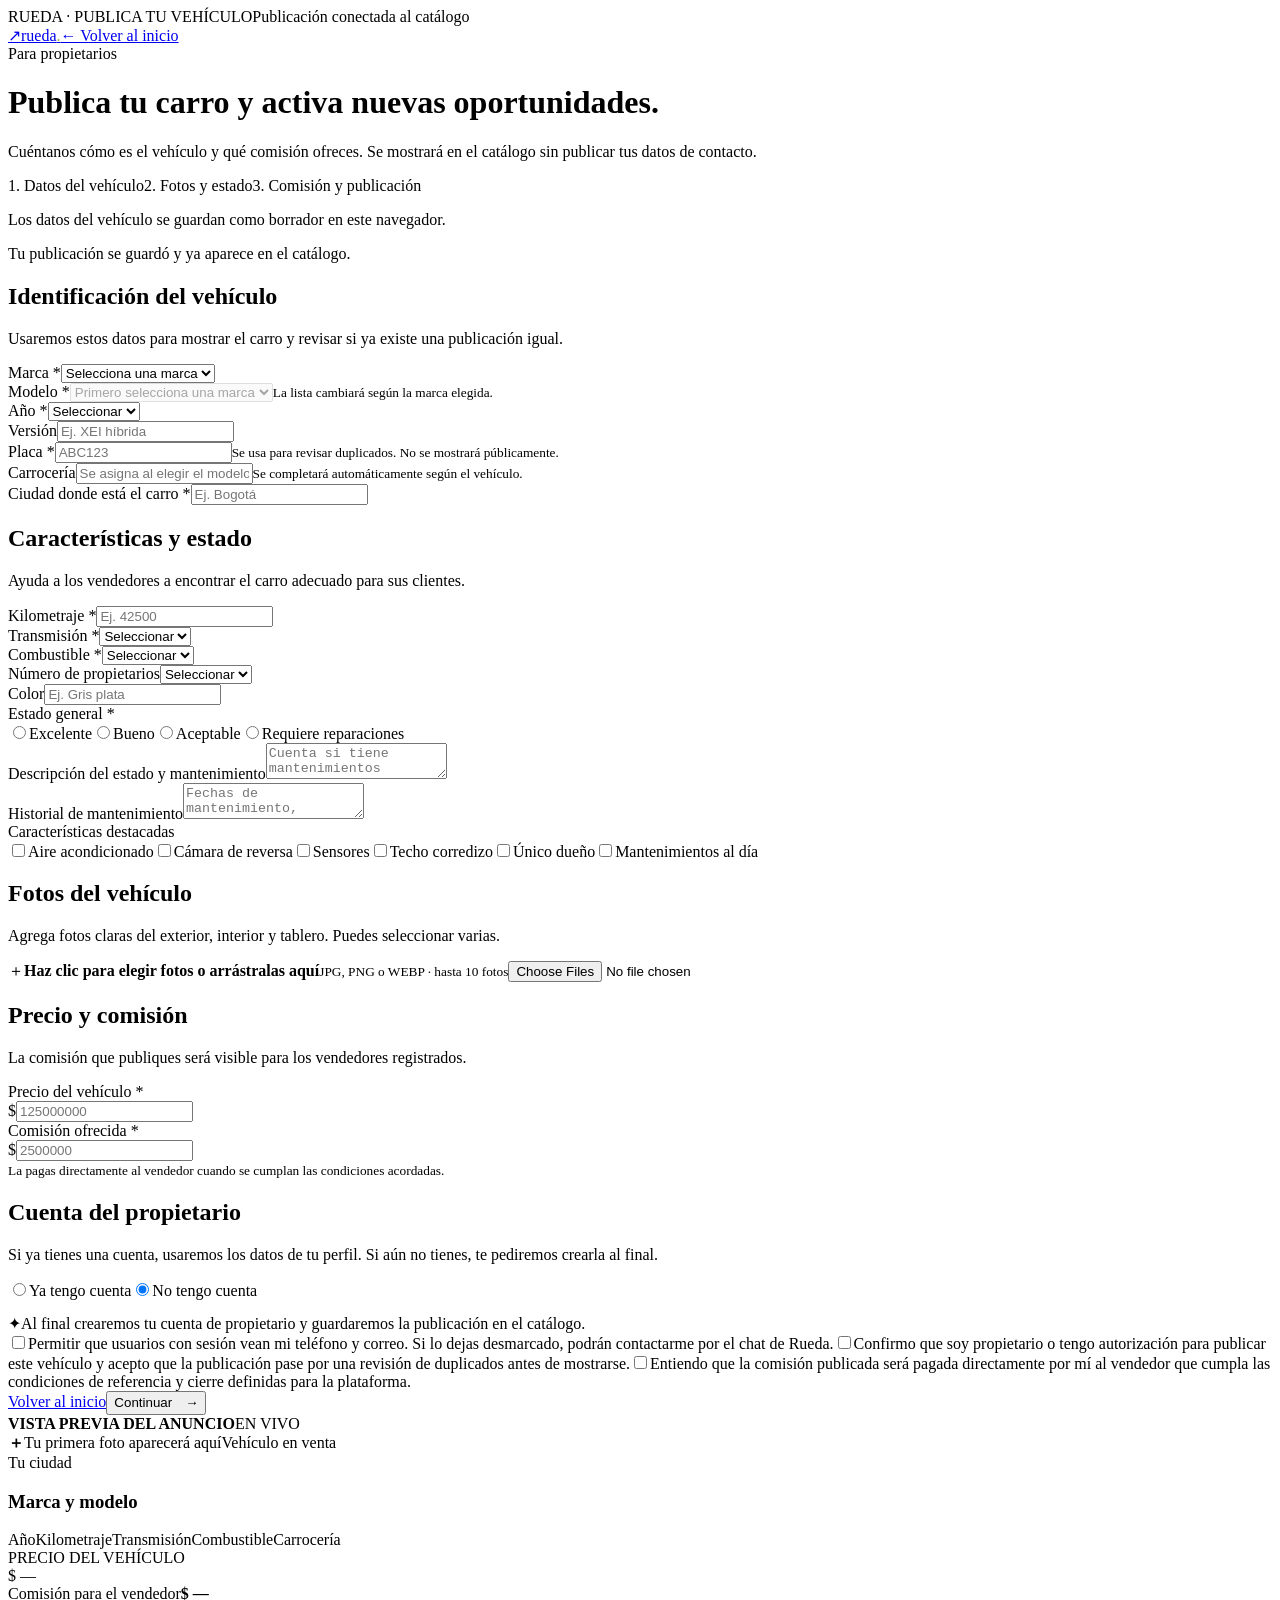
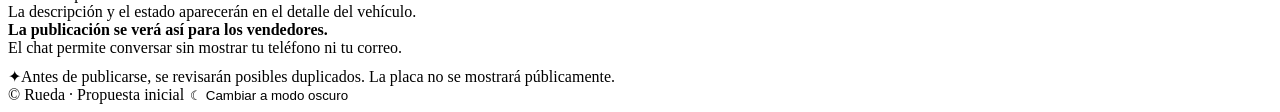
==== publicar-vehiculo.html @ e237deda "Publicar la interfaz original de Rueda en modo demo" ====
<!doctype html>
<html lang="es">
<head>
<meta charset="utf-8"><meta name="viewport" content="width=device-width,initial-scale=1">
<title>Publicar un vehículo · Rueda</title>
<link rel="stylesheet" href="publicar-vehiculo.css"><link rel="stylesheet" href="publicar-vehiculo.css"><link rel="stylesheet" href="publicar-vehiculo.css"></head>
<body><div class="topline"><div class="wrap"><span>RUEDA · PUBLICA TU VEHÍCULO</span><span>Publicación conectada al catálogo</span></div></div><div class="wrap"><nav class="nav"><a class="brand" href="index.html"><span class="mark">↗</span>rueda<span style="color:#91b848">.</span></a><a class="back" href="index.html">← Volver al inicio</a></nav>
<header class="intro"><div class="eyebrow">Para propietarios</div><h1>Publica tu carro y activa nuevas oportunidades.</h1><p>Cuéntanos cómo es el vehículo y qué comisión ofreces. Se mostrará en el catálogo sin publicar tus datos de contacto.</p><div class="steps"><span class="step active">1. Datos del vehículo</span><span class="step">2. Fotos y estado</span><span class="step">3. Comisión y publicación</span></div></header>
<div class="toast" id="toast" role="status">Tu publicación se guardó y ya aparece en el catálogo.</div>
<form id="listing-form"><div class="layout"><main>
<section class="form-card"><h2>Identificación del vehículo</h2><p>Usaremos estos datos para mostrar el carro y revisar si ya existe una publicación igual.</p><div class="field-grid">
<div class="field"><label for="make">Marca *</label><select id="make" name="make" required><option value="">Selecciona una marca</option></select></div><div class="field"><label for="model">Modelo *</label><select id="model" name="model" required disabled><option value="">Primero selecciona una marca</option></select><small id="model-help">La lista cambiará según la marca elegida.</small></div><div class="field full" id="manual-make-wrap" style="display:none"><label for="make-other">Escribe la marca para revisión</label><input id="make-other" placeholder="Marca del vehículo"></div><div class="field full" id="manual-model-wrap" style="display:none"><label for="model-other">Escribe el modelo para revisión</label><input id="model-other" placeholder="Modelo exacto según tarjeta de propiedad"></div>
<div class="field"><label for="year">Año *</label><select id="year" name="year" required><option value="">Seleccionar</option></select></div><div class="field"><label for="trim">Versión</label><input id="trim" name="trim" placeholder="Ej. XEI híbrida"></div>
<div class="field"><label for="plate">Placa *</label><input id="plate" name="plate" placeholder="ABC123" maxlength="6" required><small>Se usa para revisar duplicados. No se mostrará públicamente.</small></div>
<div class="field"><label for="body">Carrocería</label><input id="body" type="text" placeholder="Se asigna al elegir el modelo" readonly required><small>Se completará automáticamente según el vehículo.</small></div><div class="field"><label for="city">Ciudad donde está el carro *</label><input id="city" name="city" placeholder="Ej. Bogotá" required></div>
</div></section>
<section class="form-card"><h2>Características y estado</h2><p>Ayuda a los vendedores a encontrar el carro adecuado para sus clientes.</p><div class="field-grid">
<div class="field"><label for="km">Kilometraje *</label><input id="km" type="number" min="0" placeholder="Ej. 42500" required></div><div class="field"><label for="gear">Transmisión *</label><select id="gear" required><option value="">Seleccionar</option><option>Automática</option><option>Mecánica</option><option>CVT</option><option>Otra</option></select></div>
<div class="field"><label for="fuel">Combustible *</label><select id="fuel" required><option value="">Seleccionar</option><option>Gasolina</option><option>Diésel</option><option>Híbrido</option><option>Eléctrico</option><option>Gas</option></select></div><div class="field"><label for="owners">Número de propietarios</label><select id="owners"><option value="">Seleccionar</option><option>1</option><option>2</option><option value="3">3 o más</option></select></div><div class="field"><label for="color">Color</label><input id="color" name="color" placeholder="Ej. Gris plata"></div>
<div class="field full"><span class="label">Estado general *</span><div class="check-options"><label class="check-option"><input type="radio" name="condition" required>Excelente</label><label class="check-option"><input type="radio" name="condition">Bueno</label><label class="check-option"><input type="radio" name="condition">Aceptable</label><label class="check-option"><input type="radio" name="condition">Requiere reparaciones</label></div></div>
<div class="field full"><label for="details">Descripción del estado y mantenimiento</label><textarea id="details" placeholder="Cuenta si tiene mantenimientos recientes, detalles de pintura, reparaciones o accesorios incluidos."></textarea></div><div class="field full"><label for="maintenance-history">Historial de mantenimiento</label><textarea id="maintenance-history" name="maintenance-history" placeholder="Fechas de mantenimiento, cambios importantes o reparaciones recientes"></textarea></div>
<div class="field full"><span class="label">Características destacadas</span><div class="check-options"><label class="check-option"><input type="checkbox">Aire acondicionado</label><label class="check-option"><input type="checkbox">Cámara de reversa</label><label class="check-option"><input type="checkbox">Sensores</label><label class="check-option"><input type="checkbox">Techo corredizo</label><label class="check-option"><input type="checkbox">Único dueño</label><label class="check-option"><input type="checkbox">Mantenimientos al día</label></div></div></div></section>
<section class="form-card"><h2>Fotos del vehículo</h2><p>Agrega fotos claras del exterior, interior y tablero. Puedes seleccionar varias.</p><label class="upload" id="dropzone" for="photos"><span class="upload-icon">＋</span><b>Haz clic para elegir fotos o arrástralas aquí</b><small>JPG, PNG o WEBP · hasta 10 fotos</small><input id="photos" type="file" accept="image/*" multiple></label><div class="photo-grid" id="photo-grid"></div></section>
<section class="form-card"><h2>Precio y comisión</h2><p>La comisión que publiques será visible para los vendedores registrados.</p><div class="field-grid"><div class="field"><label for="price">Precio del vehículo *</label><div class="money-input"><span>$</span><input id="price" type="number" min="1" placeholder="125000000" required></div></div><div class="field"><label for="commission">Comisión ofrecida *</label><div class="money-input"><span>$</span><input id="commission" type="number" min="1" placeholder="2500000" required></div><small>La pagas directamente al vendedor cuando se cumplan las condiciones acordadas.</small></div></div></section>
<section class="form-card" id="account-section"><h2>Cuenta del propietario</h2><p>Si ya tienes una cuenta, usaremos los datos de tu perfil. Si aún no tienes, te pediremos crearla al final.</p><div class="check-options"><label class="check-option"><input type="radio" name="account-status" value="existing">Ya tengo cuenta</label><label class="check-option"><input type="radio" name="account-status" value="new" checked>No tengo cuenta</label></div><div class="account-panel" id="login-panel" hidden><div class="note" style="margin-top:14px"><span>↗</span><span>Inicia sesión con tu cuenta de propietario para publicar el vehículo.</span></div><button class="btn outline" type="button" id="login-owner" style="margin-top:12px">Ingresar con mi cuenta</button></div><div class="note" id="new-account-note" style="margin-top:14px"><span>✦</span><span>Al final crearemos tu cuenta de propietario y guardaremos la publicación en el catálogo.</span></div><div id="account-create-panel" hidden style="margin-top:18px"><h3 style="font-size:16px;margin:0 0 5px">Crea tu cuenta para publicar</h3><p style="font-size:12px;color:var(--muted);margin:0 0 15px">La cuenta guardará tus datos para que los vendedores registrados puedan comunicarse contigo.</p><div class="field-grid"><div class="field"><label for="account-name">Nombre completo *</label><input id="account-name" autocomplete="name" placeholder="Tu nombre"></div><div class="field"><label for="account-phone">Teléfono / WhatsApp *</label><input id="account-phone" type="tel" autocomplete="tel" placeholder="+57 300 000 0000"></div><div class="field"><label for="account-email">Correo electrónico *</label><input id="account-email" type="email" autocomplete="email" placeholder="nombre@correo.com"></div><div class="field"><label for="account-password">Contraseña *</label><input id="account-password" type="password" autocomplete="new-password" minlength="10" placeholder="Mínimo 10 caracteres"></div></div></div><label class="consent"><input id="share-contact" type="checkbox"><span>Permitir que usuarios con sesión vean mi teléfono y correo. Si lo dejas desmarcado, podrán contactarme por el chat de Rueda.</span></label><label class="consent"><input id="owner-confirm" type="checkbox" required><span>Confirmo que soy propietario o tengo autorización para publicar este vehículo y acepto que la publicación pase por una revisión de duplicados antes de mostrarse.</span></label><label class="consent"><input id="commission-confirm" type="checkbox" required><span>Entiendo que la comisión publicada será pagada directamente por mí al vendedor que cumpla las condiciones de referencia y cierre definidas para la plataforma.</span></label><div class="form-actions"><a class="btn outline" href="index.html">Volver al inicio</a><button class="btn" id="submit-listing" type="submit">Continuar　→</button></div></section></main><aside class="preview-panel"><div class="preview-top"><strong>VISTA PREVIA DEL ANUNCIO</strong><span class="live-indicator"><i></i>EN VIVO</span></div><article class="listing-preview"><div class="preview-image" id="preview-image"><span class="preview-placeholder" id="preview-placeholder"><b>＋</b>Tu primera foto aparecerá aquí</span><span class="preview-chip">Vehículo en venta</span></div><div class="preview-content"><span class="preview-location" id="preview-location">Tu ciudad</span><h3 class="preview-title" id="preview-title">Marca y modelo</h3><div class="preview-specs"><span id="preview-year">Año</span><span id="preview-km">Kilometraje</span><span id="preview-gear">Transmisión</span><span id="preview-fuel">Combustible</span><span id="preview-body">Carrocería</span></div><span class="preview-price-label">PRECIO DEL VEHÍCULO</span><div class="preview-price" id="preview-price">$ —</div><div class="preview-commission"><span>Comisión para el vendedor</span><strong id="commission-preview">$ —</strong></div><div class="preview-desc" id="preview-desc">La descripción y el estado aparecerán en el detalle del vehículo.</div></div></article><div class="preview-help"><b>La publicación se verá así para los vendedores.</b><br>El chat permite conversar sin mostrar tu teléfono ni tu correo.</div><div class="note" style="margin-top:10px"><span>✦</span><span>Antes de publicarse, se revisarán posibles duplicados. La placa no se mostrará públicamente.</span></div></aside></div></form>
<footer class="footer"><span>© Rueda · Propuesta inicial</span><button id="theme-toggle" class="back" style="border:0;background:transparent">☾ Cambiar a modo oscuro</button></footer></div>
<script>
const yearSelect=document.getElementById('year');for(let y=new Date().getFullYear()+1;y>=1990;y--){const o=document.createElement('option');o.value=y;o.textContent=y;yearSelect.appendChild(o)}
const vehicleCatalog={Toyota:['4Runner','bZ4X','Camry','Corolla','Corolla Cross','Fortuner','GR Yaris','Hilux','Land Cruiser','Land Cruiser Prado','Prius','RAV4','Yaris','Yaris Cross'],Chevrolet:['Aveo','Blazer','Captiva','Colorado','Equinox','Joy','Onix','Sail','Silverado','Sonic','Spark','Spin','Suburban','Tahoe','Trailblazer','Tracker','Traverse'],Renault:['Arkana','Captur','Clio','Duster','Kardian','Kangoo','Koleos','Kwid','Logan','Master','Megane','Oroch','Sandero','Stepway','Symbol','Trafic'],Mazda:['Mazda 2','Mazda 3','Mazda 6','CX-3','CX-30','CX-5','CX-50','CX-9','CX-90','BT-50'],Kia:['Carnival','Cerato','K3','K4','Picanto','Rio','Seltos','Sonet','Sorento','Soul','Sportage'],Hyundai:['Accent','Creta','Elantra','Grand i10','Kona','Santa Fe','Tucson','Venue'],Nissan:['Frontier','Kicks','March','Murano','Pathfinder','Qashqai','Sentra','Versa','X-Trail'],Ford:['Bronco','EcoSport','Edge','Escape','Explorer','F-150','Fiesta','Focus','Ranger','Territory'],Suzuki:['Baleno','Celerio','Grand Vitara','Jimny','S-Cross','Swift','Vitara'],Volkswagen:['Amarok','CrossFox','Golf','Jetta','Nivus','Polo','Saveiro','T-Cross','Tiguan','Virtus'],Honda:['Accord','Civic','CR-V','Fit','HR-V','Pilot'],BMW:['Serie 1','Serie 2','Serie 3','Serie 4','Serie 5','X1','X2','X3','X4','X5','X6','X7'],'Mercedes-Benz':['Clase A','Clase C','Clase E','Clase G','GLA','GLB','GLC','GLE','GLS','Sprinter'],Audi:['A1','A3','A4','A5','A6','Q2','Q3','Q5','Q7','Q8'],Jeep:['Compass','Gladiator','Grand Cherokee','Renegade','Wrangler'],Peugeot:['208','2008','301','3008','5008','Partner','Rifter'],Fiat:['Argo','Cronos','Mobi','Pulse','Strada','Toro','Uno'],Mitsubishi:['ASX','L200','Lancer','Montero','Outlander'],Subaru:['Crosstrek','Forester','Impreza','Outback','XV'],BYD:['Dolphin','Han','Seagull','Song Plus','Tang'],Otra:['Revisión manual']};
const bodyByModel={Toyota:{'4Runner':'SUV','bZ4X':'SUV','Camry':'Sedán','Corolla':'Sedán','Corolla Cross':'SUV','Fortuner':'SUV','GR Yaris':'Hatchback','Hilux':'Pickup','Land Cruiser':'SUV','Land Cruiser Prado':'SUV','Prius':'Hatchback','RAV4':'SUV','Yaris':'Hatchback','Yaris Cross':'SUV'},Chevrolet:{'Aveo':'Sedán','Blazer':'SUV','Captiva':'SUV','Colorado':'Pickup','Equinox':'SUV','Joy':'Hatchback','Onix':'Hatchback','Sail':'Sedán','Silverado':'Pickup','Sonic':'SUV','Spark':'Hatchback','Spin':'Van','Suburban':'SUV','Tahoe':'SUV','Trailblazer':'SUV','Tracker':'SUV','Traverse':'SUV'},Renault:{'Arkana':'SUV','Captur':'SUV','Clio':'Hatchback','Duster':'SUV','Kardian':'SUV','Kangoo':'Van','Koleos':'SUV','Kwid':'Hatchback','Logan':'Sedán','Master':'Van','Megane':'Hatchback','Oroch':'Pickup','Sandero':'Hatchback','Stepway':'Hatchback','Symbol':'Sedán','Trafic':'Van'},Mazda:{'Mazda 2':'Hatchback','Mazda 3':'Sedán / hatchback','Mazda 6':'Sedán','CX-3':'SUV','CX-30':'SUV','CX-5':'SUV','CX-50':'SUV','CX-9':'SUV','CX-90':'SUV','BT-50':'Pickup'},Kia:{'Carnival':'Van','Cerato':'Sedán','K3':'Sedán / hatchback','K4':'Sedán / hatchback','Picanto':'Hatchback','Rio':'Hatchback','Seltos':'SUV','Sonet':'SUV','Sorento':'SUV','Soul':'SUV','Sportage':'SUV'},Hyundai:{'Accent':'Sedán','Creta':'SUV','Elantra':'Sedán','Grand i10':'Hatchback','Kona':'SUV','Santa Fe':'SUV','Tucson':'SUV','Venue':'SUV'},Nissan:{'Frontier':'Pickup','Kicks':'SUV','March':'Hatchback','Murano':'SUV','Pathfinder':'SUV','Qashqai':'SUV','Sentra':'Sedán','Versa':'Sedán','X-Trail':'SUV'},Ford:{'Bronco':'SUV','EcoSport':'SUV','Edge':'SUV','Escape':'SUV','Explorer':'SUV','F-150':'Pickup','Fiesta':'Hatchback','Focus':'Hatchback / sedán','Ranger':'Pickup','Territory':'SUV'},Suzuki:{'Baleno':'Hatchback','Celerio':'Hatchback','Grand Vitara':'SUV','Jimny':'SUV','S-Cross':'SUV','Swift':'Hatchback','Vitara':'SUV'},Volkswagen:{'Amarok':'Pickup','CrossFox':'Hatchback','Golf':'Hatchback','Jetta':'Sedán','Nivus':'SUV','Polo':'Hatchback','Saveiro':'Pickup','T-Cross':'SUV','Tiguan':'SUV','Virtus':'Sedán'},Honda:{'Accord':'Sedán','Civic':'Sedán / hatchback','CR-V':'SUV','Fit':'Hatchback','HR-V':'SUV','Pilot':'SUV'},BMW:{'Serie 1':'Hatchback','Serie 2':'Coupé / van','Serie 3':'Sedán','Serie 4':'Coupé','Serie 5':'Sedán','X1':'SUV','X2':'SUV','X3':'SUV','X4':'SUV','X5':'SUV','X6':'SUV','X7':'SUV'},'Mercedes-Benz':{'Clase A':'Hatchback / sedán','Clase C':'Sedán','Clase E':'Sedán','Clase G':'SUV','GLA':'SUV','GLB':'SUV','GLC':'SUV','GLE':'SUV','GLS':'SUV','Sprinter':'Van'},Audi:{'A1':'Hatchback','A3':'Sedán / hatchback','A4':'Sedán','A5':'Coupé','A6':'Sedán','Q2':'SUV','Q3':'SUV','Q5':'SUV','Q7':'SUV','Q8':'SUV'},Jeep:{'Compass':'SUV','Gladiator':'Pickup','Grand Cherokee':'SUV','Renegade':'SUV','Wrangler':'SUV'},Peugeot:{'208':'Hatchback','2008':'SUV','301':'Sedán','3008':'SUV','5008':'SUV','Partner':'Van','Rifter':'Van'},Fiat:{'Argo':'Hatchback','Cronos':'Sedán','Mobi':'Hatchback','Pulse':'SUV','Strada':'Pickup','Toro':'Pickup','Uno':'Hatchback'},Mitsubishi:{'ASX':'SUV','L200':'Pickup','Lancer':'Sedán','Montero':'SUV','Outlander':'SUV'},Subaru:{'Crosstrek':'SUV','Forester':'SUV','Impreza':'Sedán / hatchback','Outback':'Camioneta','XV':'SUV'},BYD:{'Dolphin':'Hatchback','Han':'Sedán','Seagull':'Hatchback','Song Plus':'SUV','Tang':'SUV'}};const makeSelect=document.getElementById('make'),modelSelect=document.getElementById('model'),manualMakeWrap=document.getElementById('manual-make-wrap'),manualModelWrap=document.getElementById('manual-model-wrap'),manualMake=document.getElementById('make-other'),manualModel=document.getElementById('model-other'),modelHelp=document.getElementById('model-help');Object.keys(vehicleCatalog).forEach(make=>makeSelect.add(new Option(make,make)));
function updateBodyType(){const make=makeSelect.value,model=modelSelect.value,manual=model==='__other__'||make==='Otra';document.getElementById('body').value=manual?'Por confirmar en revisión':(bodyByModel[make]&&bodyByModel[make][model]||'');}function populateModels(){const make=makeSelect.value,models=vehicleCatalog[make]||[];modelSelect.innerHTML='';modelSelect.add(new Option(make?'Selecciona un modelo':'Primero selecciona una marca',''));modelSelect.disabled=!make||make==='Otra';modelSelect.required=make!=='Otra';models.forEach(model=>modelSelect.add(new Option(model,model)));if(make&&make!=='Otra')modelSelect.add(new Option('Mi modelo no aparece (revisión manual)','__other__'));manualMakeWrap.style.display=make==='Otra'?'':'none';manualModelWrap.style.display=make==='Otra'?'': 'none';manualMake.required=make==='Otra';manualModel.required=make==='Otra';if(make==='Otra')modelSelect.value='Revisión manual';modelHelp.textContent=make==='Otra'?'La marca y el modelo se revisarán manualmente.':make?'Elige un modelo asociado a '+make+'. Si no aparece, solicita revisión manual.':'La lista cambiará según la marca elegida.';updateBodyType();updatePreview()}
makeSelect.addEventListener('change',populateModels);modelSelect.addEventListener('change',()=>{if(makeSelect.value==='Otra')return;const custom=modelSelect.value==='__other__';manualModelWrap.style.display=custom?'':'none';manualModel.required=custom;modelHelp.textContent=custom?'Este modelo requiere validación manual antes de publicar.':'El modelo seleccionado corresponde a la marca elegida.';updateBodyType();updatePreview()});manualMake.addEventListener('input',updatePreview);manualModel.addEventListener('input',updatePreview);
const input=document.getElementById('photos'),grid=document.getElementById('photo-grid'),drop=document.getElementById('dropzone');let files=[];function movePhoto(index,direction){const target=index+direction;if(target<0||target>=files.length)return;[files[index],files[target]]=[files[target],files[index]];const transfer=new DataTransfer();files.forEach(file=>transfer.items.add(file));input.files=transfer.files;showPhotos();updateCoverPreview()}function showPhotos(){grid.innerHTML='';files.forEach((file,index)=>{const box=document.createElement('div');box.className='photo';const img=document.createElement('img');img.src=URL.createObjectURL(file);img.alt='Foto del vehículo';box.appendChild(img);if(index===0){const cover=document.createElement('div');cover.className='cover';cover.textContent='Foto principal';box.appendChild(cover)}const remove=document.createElement('button');remove.type='button';remove.textContent='×';remove.setAttribute('aria-label','Eliminar foto');remove.onclick=()=>{files.splice(index,1);const transfer=new DataTransfer();files.forEach(file=>transfer.items.add(file));input.files=transfer.files;showPhotos();updateCoverPreview()};box.appendChild(remove);const up=document.createElement("button");up.type="button";up.textContent="↑";up.setAttribute("aria-label","Mover foto hacia arriba");up.style.cssText="position:absolute;left:5px;top:5px;width:24px;height:24px;border:0;border-radius:50%;background:#ffffffdf;color:#26372b";up.disabled=index===0;up.onclick=()=>movePhoto(index,-1);box.appendChild(up);const down=document.createElement("button");down.type="button";down.textContent="↓";down.setAttribute("aria-label","Mover foto hacia abajo");down.style.cssText="position:absolute;left:5px;top:33px;width:24px;height:24px;border:0;border-radius:50%;background:#ffffffdf;color:#26372b";down.disabled=index===files.length-1;down.onclick=()=>movePhoto(index,1);box.appendChild(down);grid.appendChild(box)})}const previewImage=document.getElementById('preview-image'),previewPlaceholder=document.getElementById('preview-placeholder');let coverPreviewUrl=null;function updateCoverPreview(){if(coverPreviewUrl)URL.revokeObjectURL(coverPreviewUrl);if(files.length){coverPreviewUrl=URL.createObjectURL(files[0]);previewImage.style.backgroundImage='url('+coverPreviewUrl+')';previewPlaceholder.style.display='none'}else{coverPreviewUrl=null;previewImage.style.backgroundImage='';previewPlaceholder.style.display=''}}function addFiles(incoming){const valid=[...incoming].filter(f=>f.type.startsWith('image/'));files=[...files,...valid].slice(0,10);const transfer=new DataTransfer();files.forEach(file=>transfer.items.add(file));input.files=transfer.files;showPhotos();updateCoverPreview()}input.addEventListener('change',e=>addFiles(e.target.files));['dragenter','dragover'].forEach(ev=>drop.addEventListener(ev,e=>{e.preventDefault();drop.classList.add('drag')}));['dragleave','drop'].forEach(ev=>drop.addEventListener(ev,e=>{e.preventDefault();drop.classList.remove('drag')}));drop.addEventListener('drop',e=>addFiles(e.dataTransfer.files));
function money(value){return value?'$ '+Number(value).toLocaleString('es-CO'):'$ —'}
function updatePreview(){const val=id=>document.getElementById(id).value.trim();const makeValue=val('make')==='Otra'?val('make-other'):val('make');const modelValue=val('make')==='Otra'||val('model')==='__other__'?val('model-other'):val('model');const title=[makeValue,modelValue,val('trim')].filter(Boolean).join(' ');document.getElementById('preview-title').textContent=title||'Marca y modelo';document.getElementById('preview-location').textContent=val('city')||'Tu ciudad';document.getElementById('preview-year').textContent=val('year')||'Año';document.getElementById('preview-km').textContent=val('km')?Number(val('km')).toLocaleString('es-CO')+' km':'Kilometraje';document.getElementById('preview-gear').textContent=val('gear')||'Transmisión';document.getElementById('preview-fuel').textContent=val('fuel')||'Combustible';document.getElementById('preview-body').textContent=val('body')||'Carrocería';document.getElementById('preview-price').textContent=money(val('price'));document.getElementById('commission-preview').textContent=money(val('commission'));const condition=document.querySelector('input[name="condition"]:checked');const detail=val('details');document.getElementById('preview-desc').textContent=[condition?condition.parentElement.textContent.trim()+' estado.':'El estado del vehículo aparecerá aquí.',detail].filter(Boolean).join(' ')}
document.querySelectorAll('#listing-form input:not([type=file]),#listing-form select,#listing-form textarea').forEach(el=>el.addEventListener('input',updatePreview));document.querySelectorAll('input[name="condition"]').forEach(el=>el.addEventListener('change',updatePreview));let ownerAccountReady=false,newAccountStep=false;const accountModes=document.querySelectorAll('input[name="account-status"]'),loginPanel=document.getElementById('login-panel'),newAccountNote=document.getElementById('new-account-note'),createPanel=document.getElementById('account-create-panel'),submitListing=document.getElementById('submit-listing');function selectAccountMode(){const mode=document.querySelector('input[name="account-status"]:checked')?.value;loginPanel.hidden=mode!=='existing'||ownerAccountReady;newAccountNote.hidden=mode==='existing';if(mode!=='new'){createPanel.hidden=true;newAccountStep=false;['account-name','account-phone','account-email','account-password'].forEach(id=>document.getElementById(id).required=false);submitListing.textContent=ownerAccountReady?'Enviar a revisión　→':'Continuar　→'}}accountModes.forEach(r=>r.addEventListener('change',selectAccountMode));document.getElementById('login-owner').addEventListener('click',()=>{ownerAccountReady=true;loginPanel.hidden=true;newAccountNote.hidden=true;document.getElementById('account-section').insertAdjacentHTML('afterbegin','<div class="note" id="account-ready-note"><span>✓</span><span>Cuenta conectada en esta vista de demostración. Usaremos tus datos guardados.</span></div>');submitListing.textContent='Enviar a revisión　→'});document.getElementById('listing-form').addEventListener('submit',e=>{e.preventDefault();const mode=document.querySelector('input[name="account-status"]:checked')?.value;if(mode==='existing'&&!ownerAccountReady){selectAccountMode();document.getElementById('account-section').scrollIntoView({behavior:'smooth',block:'center'});return}if(!e.currentTarget.reportValidity())return;if(mode==='new'&&!newAccountStep){createPanel.hidden=false;newAccountStep=true;['account-name','account-phone','account-email','account-password'].forEach(id=>document.getElementById(id).required=true);submitListing.textContent='Crear cuenta y enviar publicación　→';createPanel.scrollIntoView({behavior:'smooth',block:'center'});return}document.getElementById('toast').textContent=mode==='new'?'Cuenta creada en esta demostración y publicación lista para revisión. La información no se guardó en un servidor.':'Publicación lista para revisión. En esta demostración, la información no se guardó en un servidor.';document.getElementById('toast').style.display='block';window.scrollTo({top:0,behavior:'smooth'})});
const savedTheme=localStorage.getItem('rueda-theme')||'day';document.body.classList.toggle('dark',savedTheme==='night');document.getElementById('theme-toggle').textContent=savedTheme==='night'?'☀ Cambiar a modo claro':'☾ Cambiar a modo oscuro';document.getElementById('theme-toggle').addEventListener('click',e=>{const dark=document.body.classList.toggle('dark');localStorage.setItem('rueda-theme',dark?'night':'day');e.currentTarget.textContent=dark?'☀ Cambiar a modo claro':'☾ Cambiar a modo oscuro'});
</script><script src="preview-adapter.js?v=1"></script><script src="listing-form.js?v=20261120-2"></script><script src="experience-form.js?v=20261120-1"></script></body></html>
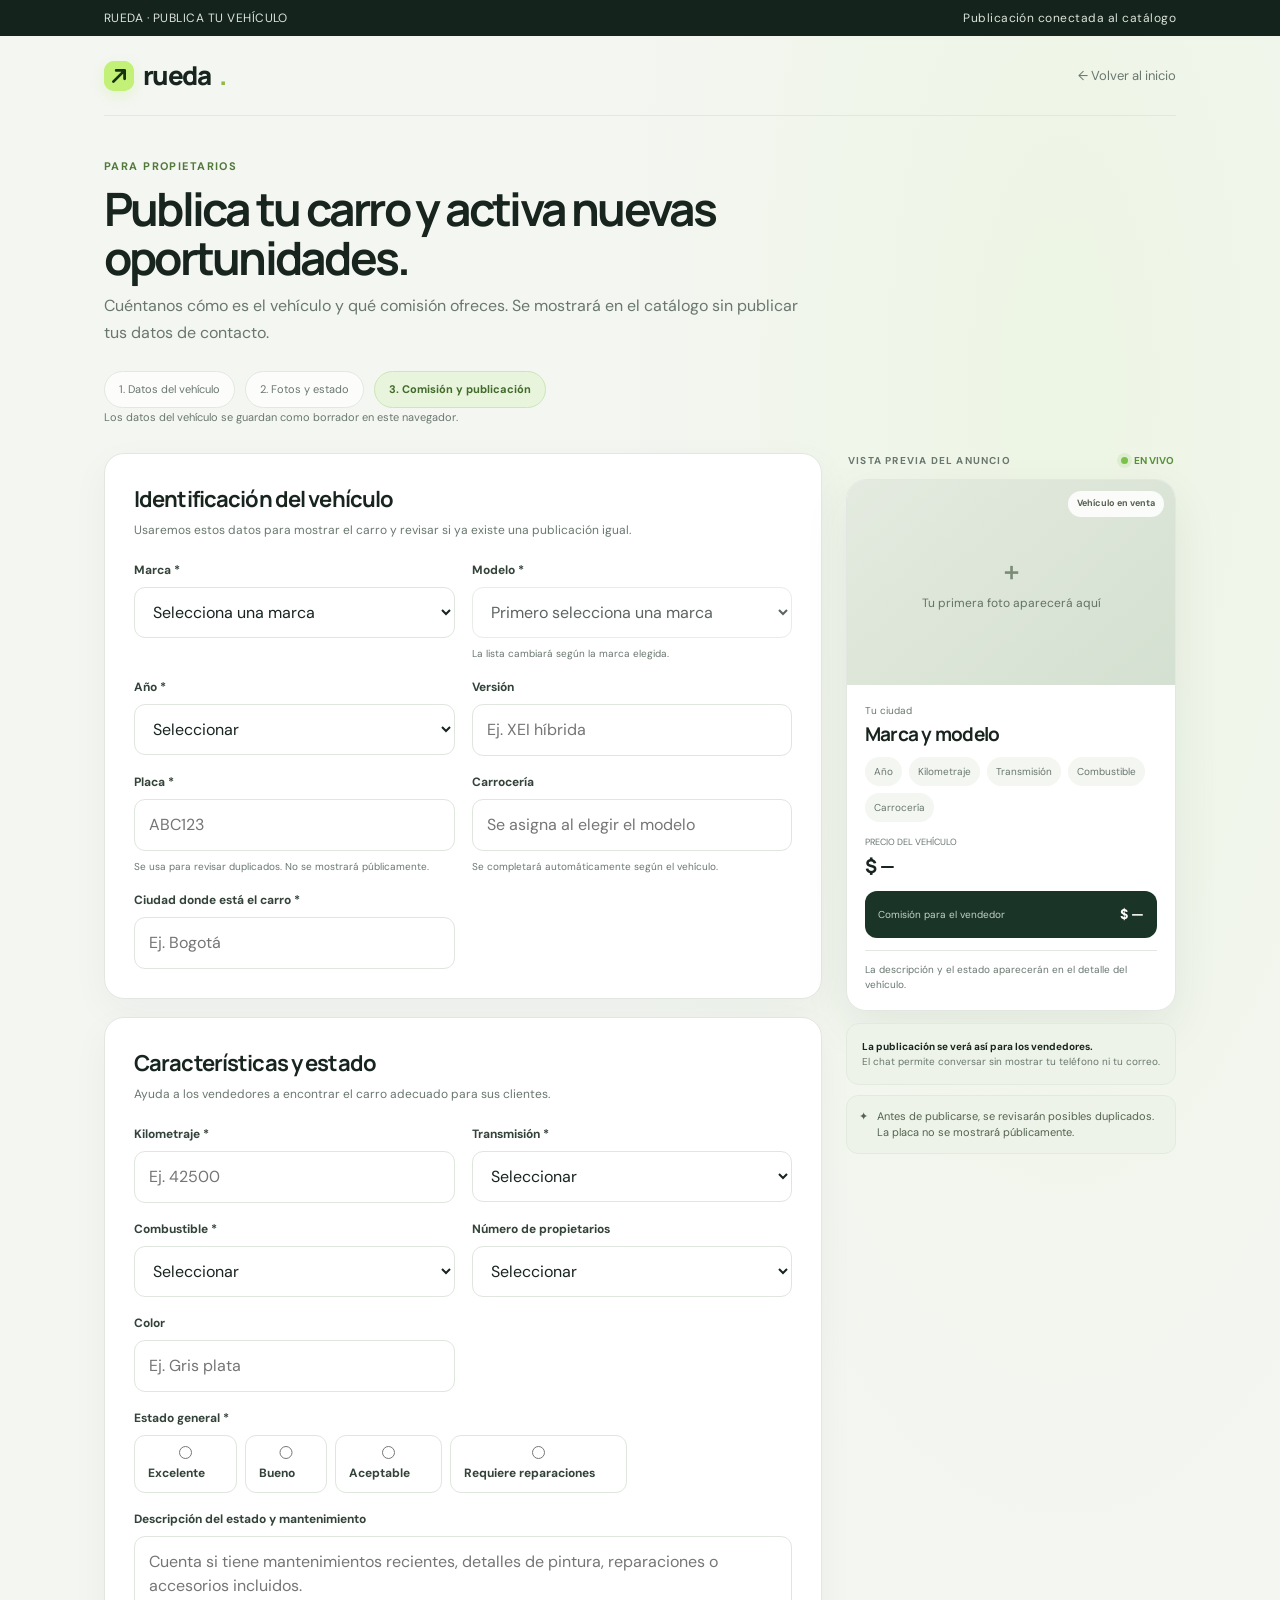
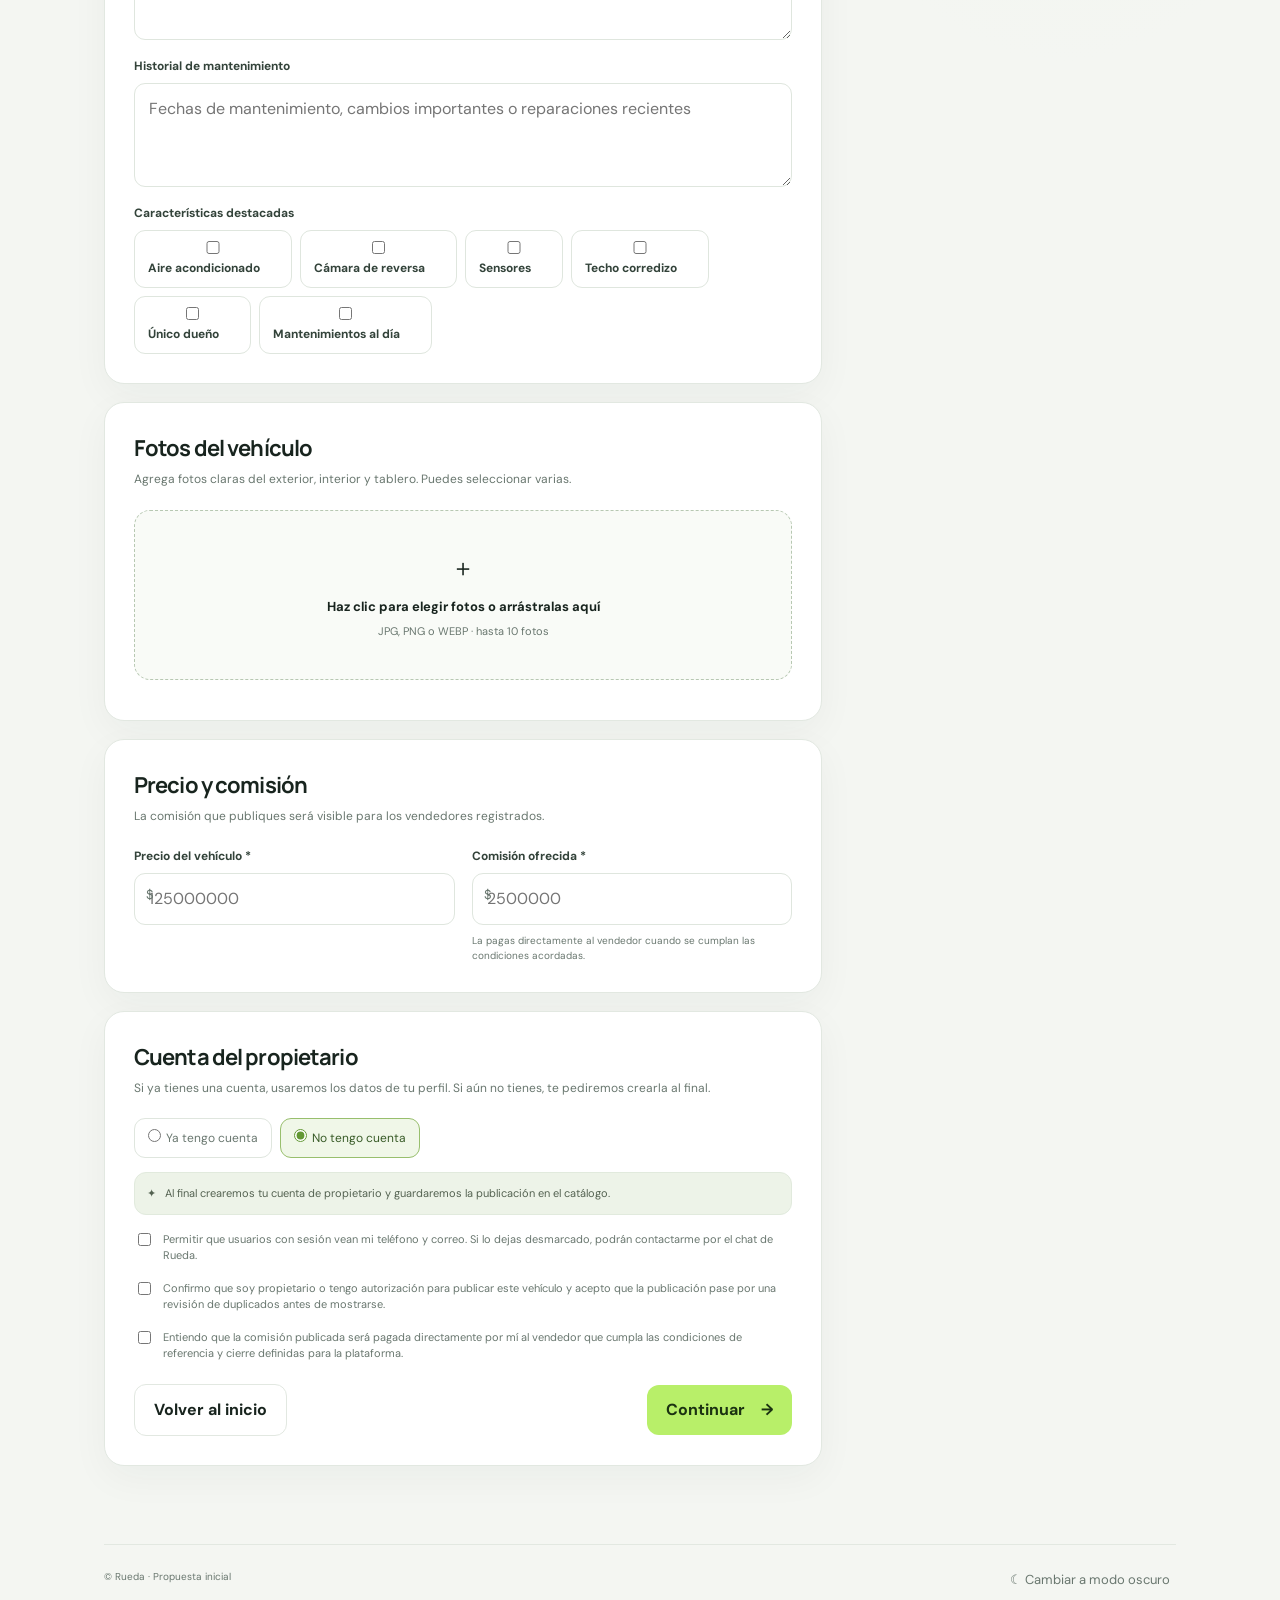
==== commit a4805b29: "Usar logo SVG fijo en la interfaz" ====
--- a/publicar-vehiculo.html
+++ b/publicar-vehiculo.html
@@ -4,7 +4,7 @@
 <meta charset="utf-8"><meta name="viewport" content="width=device-width,initial-scale=1">
 <title>Publicar un vehículo · Rueda</title>
 <link rel="stylesheet" href="publicar-vehiculo.css"><link rel="stylesheet" href="publicar-vehiculo.css"><link rel="stylesheet" href="publicar-vehiculo.css"></head>
-<body><div class="topline"><div class="wrap"><span>RUEDA · PUBLICA TU VEHÍCULO</span><span>Publicación conectada al catálogo</span></div></div><div class="wrap"><nav class="nav"><a class="brand" href="index.html"><span class="mark">↗</span>rueda<span style="color:#91b848">.</span></a><a class="back" href="index.html">← Volver al inicio</a></nav>
+<body><div class="topline"><div class="wrap"><span>RUEDA · PUBLICA TU VEHÍCULO</span><span>Publicación conectada al catálogo</span></div></div><div class="wrap"><nav class="nav"><a class="brand" href="index.html"><img class="mark" src="logo-mark.svg" alt="" width="30" height="30" aria-hidden="true">rueda<span style="color:#91b848">.</span></a><a class="back" href="index.html">← Volver al inicio</a></nav>
 <header class="intro"><div class="eyebrow">Para propietarios</div><h1>Publica tu carro y activa nuevas oportunidades.</h1><p>Cuéntanos cómo es el vehículo y qué comisión ofreces. Se mostrará en el catálogo sin publicar tus datos de contacto.</p><div class="steps"><span class="step active">1. Datos del vehículo</span><span class="step">2. Fotos y estado</span><span class="step">3. Comisión y publicación</span></div></header>
 <div class="toast" id="toast" role="status">Tu publicación se guardó y ya aparece en el catálogo.</div>
 <form id="listing-form"><div class="layout"><main>
--- a/publicar-vehiculo.css
+++ b/publicar-vehiculo.css
@@ -0,0 +1,10 @@
+@import url('https://fonts.googleapis.com/css2?family=DM+Sans:wght@400;500;600;700&family=Manrope:wght@400;500;600;700;800&display=swap');
+:root{--bg:#f5f6f2;--surface:#fff;--ink:#15251f;--muted:#75817b;--line:#e5e9e3;--accent:#a9f04b;--accent-ink:#17320c;--deep:#17352a;--soft:#edf2e8;--shadow:0 18px 50px #10251a12}*{box-sizing:border-box}body{margin:0;background:var(--bg);color:var(--ink);font-family:'DM Sans',sans-serif}h1,h2,h3,.brand{font-family:Manrope,sans-serif;letter-spacing:-.04em}button,input,select,textarea{font:inherit}button{cursor:pointer}.wrap{max-width:1060px;margin:auto;padding:0 24px}.topline{background:#13251e;color:#dce4dc;padding:9px 0;font-size:12px}.topline .wrap{display:flex;justify-content:space-between}.nav{height:74px;display:flex;align-items:center;justify-content:space-between;border-bottom:1px solid var(--line)}.brand{font-size:23px;font-weight:800;color:var(--ink);text-decoration:none;display:flex;gap:9px;align-items:center}.mark{width:30px;height:30px;border-radius:10px;background:var(--accent);color:var(--accent-ink);display:grid;place-items:center}.back{color:var(--muted);text-decoration:none;font-size:13px}.back:hover{color:var(--ink)}.intro{padding:38px 0 25px}.eyebrow{text-transform:uppercase;letter-spacing:.13em;font-size:11px;color:#67805e;font-weight:700}.intro h1{font-size:38px;margin:9px 0}.intro p{color:var(--muted);margin:0;line-height:1.55}.steps{display:flex;gap:8px;margin-top:23px}.step{background:var(--surface);border:1px solid var(--line);border-radius:30px;padding:8px 12px;color:var(--muted);font-size:11px}.step.active{background:#e8f5d8;border-color:#d1e9b7;color:#3b6424;font-weight:700}.layout{display:grid;grid-template-columns:minmax(0,1fr) 300px;gap:22px;align-items:start;padding-bottom:60px}.form-card,.aside-card{background:var(--surface);border:1px solid var(--line);border-radius:17px;box-shadow:var(--shadow)}.form-card{padding:25px;margin-bottom:15px}.form-card h2{font-size:20px;margin:0 0 5px}.form-card>p{font-size:12px;color:var(--muted);margin:0 0 20px;line-height:1.5}.field-grid{display:grid;grid-template-columns:repeat(2,minmax(0,1fr));gap:15px}.field{display:flex;flex-direction:column;gap:7px}.field.full{grid-column:1/-1}.field label,.label{font-size:12px;font-weight:700}.field small{font-size:10px;color:var(--muted)}.field input,.field select,.field textarea{border:1px solid var(--line);background:var(--surface);color:var(--ink);border-radius:9px;padding:12px;outline:none;width:100%}.field input:focus,.field select:focus,.field textarea:focus{border-color:#84bd4c;box-shadow:0 0 0 3px #a9f04b2b}.field textarea{min-height:104px;resize:vertical}.money-input{position:relative}.money-input span{position:absolute;left:12px;top:12px;color:var(--muted);font-size:13px}.money-input input{padding-left:39px}.upload{border:1.5px dashed #bbc8b6;border-radius:13px;background:#fafcf8;padding:23px;text-align:center;cursor:pointer;transition:.15s}.upload:hover,.upload.drag{background:#f0f8e8;border-color:#8fbd63}.upload-icon{font-size:24px}.upload b{display:block;font-size:13px;margin:7px 0 3px}.upload small{font-size:11px;color:var(--muted)}.upload input{display:none}.photo-grid{display:grid;grid-template-columns:repeat(4,1fr);gap:8px;margin-top:11px}.photo{position:relative;aspect-ratio:1;border-radius:10px;background:#eef1eb;overflow:hidden;border:1px solid var(--line)}.photo img{width:100%;height:100%;object-fit:cover}.photo button{position:absolute;right:5px;top:5px;border:0;border-radius:50%;width:24px;height:24px;background:#ffffffdf;color:#333}.photo .cover{position:absolute;bottom:0;left:0;right:0;background:#15251fdc;color:white;font-size:9px;text-align:center;padding:5px}.check-options{display:flex;gap:8px;flex-wrap:wrap}.check-option{border:1px solid var(--line);border-radius:9px;padding:9px 12px;font-size:12px;color:var(--muted);cursor:pointer}.check-option:has(input:checked){border-color:#8fbf63;background:#eff8e6;color:#385b27}.check-option input{accent-color:#629833;margin:0 5px 0 0}.aside-card{padding:20px;position:sticky;top:18px}.aside-card h3{font-size:16px;margin:0 0 12px}.aside-card p{font-size:12px;line-height:1.55;color:var(--muted);margin:0 0 14px}.commission-box{background:var(--deep);border-radius:12px;padding:16px;color:#fff;margin:17px 0}.commission-box span{font-size:10px;color:#c3d1c5}.commission-box strong{display:block;font-size:22px;margin-top:5px}.commission-box small{font-size:10px;color:#c3d1c5}.note{display:flex;gap:9px;padding:12px;background:var(--soft);border-radius:10px;font-size:11px;line-height:1.5;color:#546251}.aside-card ul{padding-left:17px;color:var(--muted);font-size:11px;line-height:1.8}.consent{display:flex;gap:9px;align-items:flex-start;font-size:11px;line-height:1.5;color:var(--muted);margin:16px 0}.consent input{margin-top:2px;accent-color:#6d9f37}.form-actions{display:flex;justify-content:space-between;align-items:center;margin-top:22px}.btn{border:0;border-radius:10px;background:var(--accent);color:var(--accent-ink);font-weight:700;padding:13px 18px}.btn.outline{background:transparent;border:1px solid var(--line);color:var(--ink);text-decoration:none}.status{font-size:11px;color:var(--muted)}.toast{display:none;padding:14px;border-radius:11px;background:#e9f6dd;color:#345e20;font-size:13px;margin-bottom:15px}.footer{font-size:10px;color:var(--muted);padding:20px 0;border-top:1px solid var(--line);display:flex;justify-content:space-between}.dark{--bg:#101816;--surface:#19231f;--ink:#f2f5ef;--muted:#a2afa6;--line:#293630;--accent:#c7f36a;--accent-ink:#20300f;--deep:#22352c;--soft:#202c26;--shadow:0 18px 50px #0004}.dark .topline{background:#080d0b}.dark .step.active{background:#293c27;color:#d8f2bd;border-color:#3c5635}.dark .upload{background:#1c2822;border-color:#506153}.dark .upload:hover,.dark .upload.drag{background:#27372a}.dark .note{color:#c5d1c5}.dark .check-option:has(input:checked){background:#283b29;color:#d6edbe}@media(max-width:800px){.layout{grid-template-columns:1fr}.aside-card{position:static}.aside-card ul{columns:2}}@media(max-width:560px){.wrap{padding:0 16px}.topline .wrap span:last-child{display:none}.nav{height:62px}.intro{padding-top:28px}.intro h1{font-size:31px}.form-card{padding:18px}.field-grid{grid-template-columns:1fr}.field.full{grid-column:auto}.photo-grid{grid-template-columns:repeat(3,1fr)}.steps{overflow:auto}.form-actions{gap:10px;align-items:stretch;flex-direction:column-reverse}.form-actions button{width:100%}.footer{gap:8px;flex-direction:column}}
+.preview-panel{position:sticky;top:18px}.preview-top{display:flex;align-items:center;justify-content:space-between;margin:0 2px 11px}.preview-top strong{font-size:10px;letter-spacing:.12em;color:var(--muted)}.live-indicator{display:flex;gap:6px;align-items:center;color:#579039;font-size:10px;font-weight:700}.live-indicator i{width:7px;height:7px;background:#7cc14b;border-radius:50%;box-shadow:0 0 0 4px #7cc14b22}.listing-preview{background:var(--surface);border:1px solid var(--line);border-radius:17px;overflow:hidden;box-shadow:var(--shadow)}.preview-image{height:190px;position:relative;display:grid;place-items:center;background:linear-gradient(140deg,#e4eadf,#d4e0d1);background-size:cover;background-position:center}.preview-placeholder{font-size:12px;color:#637262;text-align:center;padding:25px}.preview-placeholder b{display:block;font-size:24px;margin-bottom:4px;color:#788b75}.preview-chip{position:absolute;right:11px;top:11px;background:#ffffffdf;border-radius:20px;padding:6px 9px;font-size:9px;font-weight:700;color:#556250}.preview-content{padding:15px}.preview-location{font-size:10px;color:var(--muted);display:block;margin-bottom:5px}.preview-title{font-size:17px!important;margin:0 0 10px!important;line-height:1.25}.preview-specs{display:flex;gap:7px;flex-wrap:wrap;margin-bottom:14px}.preview-specs span{font-size:9px;background:var(--bg);border-radius:20px;padding:6px 8px;color:var(--muted)}.preview-price{font:800 19px Manrope,sans-serif;letter-spacing:-.03em}.preview-price-label{font-size:9px;color:var(--muted);display:block;margin-bottom:3px}.preview-commission{display:flex;align-items:center;justify-content:space-between;background:var(--deep);color:white;border-radius:10px;margin-top:12px;padding:11px 12px}.preview-commission span{font-size:10px;color:#c3d1c5}.preview-commission strong{font-size:14px}.preview-desc{border-top:1px solid var(--line);padding-top:11px;margin-top:12px;font-size:10px;line-height:1.5;color:var(--muted)}.preview-help{margin-top:12px;padding:13px;background:var(--soft);border-radius:11px;font-size:10px;line-height:1.5;color:var(--muted)}.preview-help b{color:var(--ink)}.form-card{border-radius:19px;padding:27px}.form-card h2{font-size:21px}.field input,.field select,.field textarea{border-radius:11px;padding:13px}.upload{padding:27px;border-radius:15px}.step{white-space:nowrap}.dark .preview-image{background:linear-gradient(140deg,#334238,#25352c)}.dark .preview-placeholder{color:#c5d1c5}.dark .preview-chip{background:#25352c;color:#edf3e8}@media(max-width:800px){.preview-panel{position:static}.preview-image{height:230px}}.account-panel{margin-top:14px}.account-panel[hidden],#account-create-panel[hidden]{display:none}.account-panel .btn.outline{background:var(--surface);color:var(--ink);border:1px solid var(--line)}.account-create-note{font-size:12px}.upload{display:flex;flex-direction:column;align-items:center;justify-content:center;width:100%;min-height:170px;gap:4px}
+
+:root{--bg:#f4f6f2;--surface:#fff;--ink:#18241e;--muted:#69776f;--line:#e2e8e1;--accent:#b8ef69;--accent-ink:#1b3211;--deep:#1b3428;--soft:#edf3e8;--shadow:0 18px 48px #1b342812;color-scheme:light}html{scroll-behavior:smooth}body{background:radial-gradient(ellipse at 83% 12%,#edf5e4 0,transparent 30rem),var(--bg);line-height:1.5}.wrap{max-width:1120px}.topline{background:#14241d;letter-spacing:.04em}.nav{height:80px}.brand{font-size:26px;letter-spacing:-.06em}.mark{box-shadow:0 5px 14px #b8ef6940}.back{transition:color .18s}.back:hover{color:#4e7d2d}.intro{padding:42px 0 27px}.eyebrow{color:#52783a}.intro h1{font-size:clamp(34px,4vw,46px);line-height:1.08;letter-spacing:-.06em;max-width:750px}.intro p{max-width:720px;line-height:1.7}.steps{gap:10px;margin-top:25px}.step{padding:9px 14px;background:#ffffffbc;border-color:#e2e8e1;border-radius:999px}.step.active{background:#e8f4dc;border-color:#cee5b8;color:#416a2b}.layout{grid-template-columns:minmax(0,1fr) 330px;gap:24px}.form-card,.aside-card{border-radius:20px;box-shadow:0 12px 38px #1b34280b}.form-card{padding:29px;margin-bottom:18px}.form-card h2{font-size:22px;letter-spacing:-.04em}.form-card>p{line-height:1.65}.field-grid{gap:17px}.field{gap:8px}.field label,.label{font-size:12px;color:#33433a}.field input,.field select,.field textarea{border-color:#dfe6de;border-radius:11px;padding:13px 14px;transition:border-color .18s,box-shadow .18s}.field input:hover,.field select:hover,.field textarea:hover{border-color:#b8c8b5}.field input:focus,.field select:focus,.field textarea:focus{border-color:#79a94a;box-shadow:0 0 0 4px #b8ef6930}.upload{border-color:#b7c8b2;background:#f9fbf7;border-radius:16px;padding:29px;transition:.18s}.upload:hover,.upload.drag{background:#eff7e7;border-color:#82ae59;box-shadow:0 8px 22px #476c2d10}.photo{border-radius:12px}.check-option{border-color:#dfe6de;border-radius:11px;padding:10px 13px}.check-option:has(input:checked){border-color:#98bf6d;background:#f0f7e8;color:#385b27}.aside-card{padding:22px}.commission-box{border-radius:15px;padding:18px}.note{border:1px solid #e1eadd;border-radius:12px}.btn{border-radius:12px;min-height:46px;padding:13px 19px;transition:transform .18s,box-shadow .18s}.btn:hover{transform:translateY(-2px);box-shadow:0 12px 24px #638d3025}.btn.outline:hover{background:var(--surface);border-color:#afbfad}.preview-panel{top:20px}.listing-preview{border-radius:20px}.preview-image{height:205px}.preview-content{padding:18px}.preview-title{font-size:19px!important;letter-spacing:-.04em}.preview-specs span{font-size:10px;padding:7px 9px}.preview-commission{border-radius:12px;padding:13px}.preview-help{border:1px solid #e1eadd;border-radius:13px;padding:15px}.footer{padding:24px 0}
+.dark{--bg:#0d1411;--surface:#17211c;--ink:#f0f5ef;--muted:#a5b1a8;--line:#2a3930;--accent:#c4f27b;--accent-ink:#1c2b12;--deep:#213a2d;--soft:#202c26;--shadow:0 20px 56px #0006;color-scheme:dark;background:radial-gradient(ellipse at 83% 10%,#1c3024 0,transparent 32rem),var(--bg)}.dark .topline{background:#080e0b}.dark .field label,.dark .label{color:#dce6dc}.dark .field input,.dark .field select,.dark .field textarea{border-color:#35453a}.dark .field input:hover,.dark .field select:hover,.dark .field textarea:hover{border-color:#627962}.dark .upload{background:#18231d;border-color:#506153}.dark .upload:hover,.dark .upload.drag{background:#25362a}.dark .step{background:#17211c}.dark .step.active{background:#293c27;color:#d8f2bd;border-color:#3c5635}.dark .check-option{border-color:#35453a}.dark .check-option:has(input:checked){background:#283b29;color:#d6edbe;border-color:#58794a}.dark .note,.dark .preview-help{border-color:#344238}.dark .preview-image{background:linear-gradient(140deg,#334238,#25352c)}.dark .preview-placeholder{color:#c5d1c5}.dark .preview-chip{background:#25352c;color:#edf3e8}.dark .back:hover{color:#d3f5a0}
+@media(max-width:800px){.layout{grid-template-columns:1fr}.preview-panel{position:static}.preview-image{height:240px}}@media(max-width:560px){.nav{height:68px}.brand{font-size:23px}.intro{padding-top:30px}.intro h1{font-size:clamp(32px,8vw,40px)}.form-card{padding:20px;border-radius:17px}.aside-card{padding:18px}.steps{gap:7px}.step{font-size:10px;padding:8px 11px}.preview-image{height:220px}}@media(prefers-reduced-motion:reduce){html{scroll-behavior:auto}}
+
+.draft-status{font-size:11px;color:var(--muted);margin:10px 0 0}.draft-clear{border:0;background:transparent;color:#52783a;font-weight:700;text-decoration:underline;cursor:pointer;padding:3px 6px}.steps .step{cursor:pointer}#opportunity-create{display:grid;grid-template-columns:1fr 1fr;gap:10px;margin-top:12px}#opportunity-create label{display:grid;gap:5px;font-size:12px;color:var(--muted)}#opportunity-create select{min-width:0;border:1px solid var(--line);border-radius:9px;padding:9px;background:var(--surface);color:var(--ink)}@media(max-width:560px){#opportunity-create{grid-template-columns:1fr}}
+
--- a/publicar-vehiculo.css
+++ b/publicar-vehiculo.css
@@ -0,0 +1,10 @@
+@import url('https://fonts.googleapis.com/css2?family=DM+Sans:wght@400;500;600;700&family=Manrope:wght@400;500;600;700;800&display=swap');
+:root{--bg:#f5f6f2;--surface:#fff;--ink:#15251f;--muted:#75817b;--line:#e5e9e3;--accent:#a9f04b;--accent-ink:#17320c;--deep:#17352a;--soft:#edf2e8;--shadow:0 18px 50px #10251a12}*{box-sizing:border-box}body{margin:0;background:var(--bg);color:var(--ink);font-family:'DM Sans',sans-serif}h1,h2,h3,.brand{font-family:Manrope,sans-serif;letter-spacing:-.04em}button,input,select,textarea{font:inherit}button{cursor:pointer}.wrap{max-width:1060px;margin:auto;padding:0 24px}.topline{background:#13251e;color:#dce4dc;padding:9px 0;font-size:12px}.topline .wrap{display:flex;justify-content:space-between}.nav{height:74px;display:flex;align-items:center;justify-content:space-between;border-bottom:1px solid var(--line)}.brand{font-size:23px;font-weight:800;color:var(--ink);text-decoration:none;display:flex;gap:9px;align-items:center}.mark{width:30px;height:30px;border-radius:10px;background:var(--accent);color:var(--accent-ink);display:grid;place-items:center}.back{color:var(--muted);text-decoration:none;font-size:13px}.back:hover{color:var(--ink)}.intro{padding:38px 0 25px}.eyebrow{text-transform:uppercase;letter-spacing:.13em;font-size:11px;color:#67805e;font-weight:700}.intro h1{font-size:38px;margin:9px 0}.intro p{color:var(--muted);margin:0;line-height:1.55}.steps{display:flex;gap:8px;margin-top:23px}.step{background:var(--surface);border:1px solid var(--line);border-radius:30px;padding:8px 12px;color:var(--muted);font-size:11px}.step.active{background:#e8f5d8;border-color:#d1e9b7;color:#3b6424;font-weight:700}.layout{display:grid;grid-template-columns:minmax(0,1fr) 300px;gap:22px;align-items:start;padding-bottom:60px}.form-card,.aside-card{background:var(--surface);border:1px solid var(--line);border-radius:17px;box-shadow:var(--shadow)}.form-card{padding:25px;margin-bottom:15px}.form-card h2{font-size:20px;margin:0 0 5px}.form-card>p{font-size:12px;color:var(--muted);margin:0 0 20px;line-height:1.5}.field-grid{display:grid;grid-template-columns:repeat(2,minmax(0,1fr));gap:15px}.field{display:flex;flex-direction:column;gap:7px}.field.full{grid-column:1/-1}.field label,.label{font-size:12px;font-weight:700}.field small{font-size:10px;color:var(--muted)}.field input,.field select,.field textarea{border:1px solid var(--line);background:var(--surface);color:var(--ink);border-radius:9px;padding:12px;outline:none;width:100%}.field input:focus,.field select:focus,.field textarea:focus{border-color:#84bd4c;box-shadow:0 0 0 3px #a9f04b2b}.field textarea{min-height:104px;resize:vertical}.money-input{position:relative}.money-input span{position:absolute;left:12px;top:12px;color:var(--muted);font-size:13px}.money-input input{padding-left:39px}.upload{border:1.5px dashed #bbc8b6;border-radius:13px;background:#fafcf8;padding:23px;text-align:center;cursor:pointer;transition:.15s}.upload:hover,.upload.drag{background:#f0f8e8;border-color:#8fbd63}.upload-icon{font-size:24px}.upload b{display:block;font-size:13px;margin:7px 0 3px}.upload small{font-size:11px;color:var(--muted)}.upload input{display:none}.photo-grid{display:grid;grid-template-columns:repeat(4,1fr);gap:8px;margin-top:11px}.photo{position:relative;aspect-ratio:1;border-radius:10px;background:#eef1eb;overflow:hidden;border:1px solid var(--line)}.photo img{width:100%;height:100%;object-fit:cover}.photo button{position:absolute;right:5px;top:5px;border:0;border-radius:50%;width:24px;height:24px;background:#ffffffdf;color:#333}.photo .cover{position:absolute;bottom:0;left:0;right:0;background:#15251fdc;color:white;font-size:9px;text-align:center;padding:5px}.check-options{display:flex;gap:8px;flex-wrap:wrap}.check-option{border:1px solid var(--line);border-radius:9px;padding:9px 12px;font-size:12px;color:var(--muted);cursor:pointer}.check-option:has(input:checked){border-color:#8fbf63;background:#eff8e6;color:#385b27}.check-option input{accent-color:#629833;margin:0 5px 0 0}.aside-card{padding:20px;position:sticky;top:18px}.aside-card h3{font-size:16px;margin:0 0 12px}.aside-card p{font-size:12px;line-height:1.55;color:var(--muted);margin:0 0 14px}.commission-box{background:var(--deep);border-radius:12px;padding:16px;color:#fff;margin:17px 0}.commission-box span{font-size:10px;color:#c3d1c5}.commission-box strong{display:block;font-size:22px;margin-top:5px}.commission-box small{font-size:10px;color:#c3d1c5}.note{display:flex;gap:9px;padding:12px;background:var(--soft);border-radius:10px;font-size:11px;line-height:1.5;color:#546251}.aside-card ul{padding-left:17px;color:var(--muted);font-size:11px;line-height:1.8}.consent{display:flex;gap:9px;align-items:flex-start;font-size:11px;line-height:1.5;color:var(--muted);margin:16px 0}.consent input{margin-top:2px;accent-color:#6d9f37}.form-actions{display:flex;justify-content:space-between;align-items:center;margin-top:22px}.btn{border:0;border-radius:10px;background:var(--accent);color:var(--accent-ink);font-weight:700;padding:13px 18px}.btn.outline{background:transparent;border:1px solid var(--line);color:var(--ink);text-decoration:none}.status{font-size:11px;color:var(--muted)}.toast{display:none;padding:14px;border-radius:11px;background:#e9f6dd;color:#345e20;font-size:13px;margin-bottom:15px}.footer{font-size:10px;color:var(--muted);padding:20px 0;border-top:1px solid var(--line);display:flex;justify-content:space-between}.dark{--bg:#101816;--surface:#19231f;--ink:#f2f5ef;--muted:#a2afa6;--line:#293630;--accent:#c7f36a;--accent-ink:#20300f;--deep:#22352c;--soft:#202c26;--shadow:0 18px 50px #0004}.dark .topline{background:#080d0b}.dark .step.active{background:#293c27;color:#d8f2bd;border-color:#3c5635}.dark .upload{background:#1c2822;border-color:#506153}.dark .upload:hover,.dark .upload.drag{background:#27372a}.dark .note{color:#c5d1c5}.dark .check-option:has(input:checked){background:#283b29;color:#d6edbe}@media(max-width:800px){.layout{grid-template-columns:1fr}.aside-card{position:static}.aside-card ul{columns:2}}@media(max-width:560px){.wrap{padding:0 16px}.topline .wrap span:last-child{display:none}.nav{height:62px}.intro{padding-top:28px}.intro h1{font-size:31px}.form-card{padding:18px}.field-grid{grid-template-columns:1fr}.field.full{grid-column:auto}.photo-grid{grid-template-columns:repeat(3,1fr)}.steps{overflow:auto}.form-actions{gap:10px;align-items:stretch;flex-direction:column-reverse}.form-actions button{width:100%}.footer{gap:8px;flex-direction:column}}
+.preview-panel{position:sticky;top:18px}.preview-top{display:flex;align-items:center;justify-content:space-between;margin:0 2px 11px}.preview-top strong{font-size:10px;letter-spacing:.12em;color:var(--muted)}.live-indicator{display:flex;gap:6px;align-items:center;color:#579039;font-size:10px;font-weight:700}.live-indicator i{width:7px;height:7px;background:#7cc14b;border-radius:50%;box-shadow:0 0 0 4px #7cc14b22}.listing-preview{background:var(--surface);border:1px solid var(--line);border-radius:17px;overflow:hidden;box-shadow:var(--shadow)}.preview-image{height:190px;position:relative;display:grid;place-items:center;background:linear-gradient(140deg,#e4eadf,#d4e0d1);background-size:cover;background-position:center}.preview-placeholder{font-size:12px;color:#637262;text-align:center;padding:25px}.preview-placeholder b{display:block;font-size:24px;margin-bottom:4px;color:#788b75}.preview-chip{position:absolute;right:11px;top:11px;background:#ffffffdf;border-radius:20px;padding:6px 9px;font-size:9px;font-weight:700;color:#556250}.preview-content{padding:15px}.preview-location{font-size:10px;color:var(--muted);display:block;margin-bottom:5px}.preview-title{font-size:17px!important;margin:0 0 10px!important;line-height:1.25}.preview-specs{display:flex;gap:7px;flex-wrap:wrap;margin-bottom:14px}.preview-specs span{font-size:9px;background:var(--bg);border-radius:20px;padding:6px 8px;color:var(--muted)}.preview-price{font:800 19px Manrope,sans-serif;letter-spacing:-.03em}.preview-price-label{font-size:9px;color:var(--muted);display:block;margin-bottom:3px}.preview-commission{display:flex;align-items:center;justify-content:space-between;background:var(--deep);color:white;border-radius:10px;margin-top:12px;padding:11px 12px}.preview-commission span{font-size:10px;color:#c3d1c5}.preview-commission strong{font-size:14px}.preview-desc{border-top:1px solid var(--line);padding-top:11px;margin-top:12px;font-size:10px;line-height:1.5;color:var(--muted)}.preview-help{margin-top:12px;padding:13px;background:var(--soft);border-radius:11px;font-size:10px;line-height:1.5;color:var(--muted)}.preview-help b{color:var(--ink)}.form-card{border-radius:19px;padding:27px}.form-card h2{font-size:21px}.field input,.field select,.field textarea{border-radius:11px;padding:13px}.upload{padding:27px;border-radius:15px}.step{white-space:nowrap}.dark .preview-image{background:linear-gradient(140deg,#334238,#25352c)}.dark .preview-placeholder{color:#c5d1c5}.dark .preview-chip{background:#25352c;color:#edf3e8}@media(max-width:800px){.preview-panel{position:static}.preview-image{height:230px}}.account-panel{margin-top:14px}.account-panel[hidden],#account-create-panel[hidden]{display:none}.account-panel .btn.outline{background:var(--surface);color:var(--ink);border:1px solid var(--line)}.account-create-note{font-size:12px}.upload{display:flex;flex-direction:column;align-items:center;justify-content:center;width:100%;min-height:170px;gap:4px}
+
+:root{--bg:#f4f6f2;--surface:#fff;--ink:#18241e;--muted:#69776f;--line:#e2e8e1;--accent:#b8ef69;--accent-ink:#1b3211;--deep:#1b3428;--soft:#edf3e8;--shadow:0 18px 48px #1b342812;color-scheme:light}html{scroll-behavior:smooth}body{background:radial-gradient(ellipse at 83% 12%,#edf5e4 0,transparent 30rem),var(--bg);line-height:1.5}.wrap{max-width:1120px}.topline{background:#14241d;letter-spacing:.04em}.nav{height:80px}.brand{font-size:26px;letter-spacing:-.06em}.mark{box-shadow:0 5px 14px #b8ef6940}.back{transition:color .18s}.back:hover{color:#4e7d2d}.intro{padding:42px 0 27px}.eyebrow{color:#52783a}.intro h1{font-size:clamp(34px,4vw,46px);line-height:1.08;letter-spacing:-.06em;max-width:750px}.intro p{max-width:720px;line-height:1.7}.steps{gap:10px;margin-top:25px}.step{padding:9px 14px;background:#ffffffbc;border-color:#e2e8e1;border-radius:999px}.step.active{background:#e8f4dc;border-color:#cee5b8;color:#416a2b}.layout{grid-template-columns:minmax(0,1fr) 330px;gap:24px}.form-card,.aside-card{border-radius:20px;box-shadow:0 12px 38px #1b34280b}.form-card{padding:29px;margin-bottom:18px}.form-card h2{font-size:22px;letter-spacing:-.04em}.form-card>p{line-height:1.65}.field-grid{gap:17px}.field{gap:8px}.field label,.label{font-size:12px;color:#33433a}.field input,.field select,.field textarea{border-color:#dfe6de;border-radius:11px;padding:13px 14px;transition:border-color .18s,box-shadow .18s}.field input:hover,.field select:hover,.field textarea:hover{border-color:#b8c8b5}.field input:focus,.field select:focus,.field textarea:focus{border-color:#79a94a;box-shadow:0 0 0 4px #b8ef6930}.upload{border-color:#b7c8b2;background:#f9fbf7;border-radius:16px;padding:29px;transition:.18s}.upload:hover,.upload.drag{background:#eff7e7;border-color:#82ae59;box-shadow:0 8px 22px #476c2d10}.photo{border-radius:12px}.check-option{border-color:#dfe6de;border-radius:11px;padding:10px 13px}.check-option:has(input:checked){border-color:#98bf6d;background:#f0f7e8;color:#385b27}.aside-card{padding:22px}.commission-box{border-radius:15px;padding:18px}.note{border:1px solid #e1eadd;border-radius:12px}.btn{border-radius:12px;min-height:46px;padding:13px 19px;transition:transform .18s,box-shadow .18s}.btn:hover{transform:translateY(-2px);box-shadow:0 12px 24px #638d3025}.btn.outline:hover{background:var(--surface);border-color:#afbfad}.preview-panel{top:20px}.listing-preview{border-radius:20px}.preview-image{height:205px}.preview-content{padding:18px}.preview-title{font-size:19px!important;letter-spacing:-.04em}.preview-specs span{font-size:10px;padding:7px 9px}.preview-commission{border-radius:12px;padding:13px}.preview-help{border:1px solid #e1eadd;border-radius:13px;padding:15px}.footer{padding:24px 0}
+.dark{--bg:#0d1411;--surface:#17211c;--ink:#f0f5ef;--muted:#a5b1a8;--line:#2a3930;--accent:#c4f27b;--accent-ink:#1c2b12;--deep:#213a2d;--soft:#202c26;--shadow:0 20px 56px #0006;color-scheme:dark;background:radial-gradient(ellipse at 83% 10%,#1c3024 0,transparent 32rem),var(--bg)}.dark .topline{background:#080e0b}.dark .field label,.dark .label{color:#dce6dc}.dark .field input,.dark .field select,.dark .field textarea{border-color:#35453a}.dark .field input:hover,.dark .field select:hover,.dark .field textarea:hover{border-color:#627962}.dark .upload{background:#18231d;border-color:#506153}.dark .upload:hover,.dark .upload.drag{background:#25362a}.dark .step{background:#17211c}.dark .step.active{background:#293c27;color:#d8f2bd;border-color:#3c5635}.dark .check-option{border-color:#35453a}.dark .check-option:has(input:checked){background:#283b29;color:#d6edbe;border-color:#58794a}.dark .note,.dark .preview-help{border-color:#344238}.dark .preview-image{background:linear-gradient(140deg,#334238,#25352c)}.dark .preview-placeholder{color:#c5d1c5}.dark .preview-chip{background:#25352c;color:#edf3e8}.dark .back:hover{color:#d3f5a0}
+@media(max-width:800px){.layout{grid-template-columns:1fr}.preview-panel{position:static}.preview-image{height:240px}}@media(max-width:560px){.nav{height:68px}.brand{font-size:23px}.intro{padding-top:30px}.intro h1{font-size:clamp(32px,8vw,40px)}.form-card{padding:20px;border-radius:17px}.aside-card{padding:18px}.steps{gap:7px}.step{font-size:10px;padding:8px 11px}.preview-image{height:220px}}@media(prefers-reduced-motion:reduce){html{scroll-behavior:auto}}
+
+.draft-status{font-size:11px;color:var(--muted);margin:10px 0 0}.draft-clear{border:0;background:transparent;color:#52783a;font-weight:700;text-decoration:underline;cursor:pointer;padding:3px 6px}.steps .step{cursor:pointer}#opportunity-create{display:grid;grid-template-columns:1fr 1fr;gap:10px;margin-top:12px}#opportunity-create label{display:grid;gap:5px;font-size:12px;color:var(--muted)}#opportunity-create select{min-width:0;border:1px solid var(--line);border-radius:9px;padding:9px;background:var(--surface);color:var(--ink)}@media(max-width:560px){#opportunity-create{grid-template-columns:1fr}}
+
--- a/publicar-vehiculo.css
+++ b/publicar-vehiculo.css
@@ -0,0 +1,10 @@
+@import url('https://fonts.googleapis.com/css2?family=DM+Sans:wght@400;500;600;700&family=Manrope:wght@400;500;600;700;800&display=swap');
+:root{--bg:#f5f6f2;--surface:#fff;--ink:#15251f;--muted:#75817b;--line:#e5e9e3;--accent:#a9f04b;--accent-ink:#17320c;--deep:#17352a;--soft:#edf2e8;--shadow:0 18px 50px #10251a12}*{box-sizing:border-box}body{margin:0;background:var(--bg);color:var(--ink);font-family:'DM Sans',sans-serif}h1,h2,h3,.brand{font-family:Manrope,sans-serif;letter-spacing:-.04em}button,input,select,textarea{font:inherit}button{cursor:pointer}.wrap{max-width:1060px;margin:auto;padding:0 24px}.topline{background:#13251e;color:#dce4dc;padding:9px 0;font-size:12px}.topline .wrap{display:flex;justify-content:space-between}.nav{height:74px;display:flex;align-items:center;justify-content:space-between;border-bottom:1px solid var(--line)}.brand{font-size:23px;font-weight:800;color:var(--ink);text-decoration:none;display:flex;gap:9px;align-items:center}.mark{width:30px;height:30px;border-radius:10px;background:var(--accent);color:var(--accent-ink);display:grid;place-items:center}.back{color:var(--muted);text-decoration:none;font-size:13px}.back:hover{color:var(--ink)}.intro{padding:38px 0 25px}.eyebrow{text-transform:uppercase;letter-spacing:.13em;font-size:11px;color:#67805e;font-weight:700}.intro h1{font-size:38px;margin:9px 0}.intro p{color:var(--muted);margin:0;line-height:1.55}.steps{display:flex;gap:8px;margin-top:23px}.step{background:var(--surface);border:1px solid var(--line);border-radius:30px;padding:8px 12px;color:var(--muted);font-size:11px}.step.active{background:#e8f5d8;border-color:#d1e9b7;color:#3b6424;font-weight:700}.layout{display:grid;grid-template-columns:minmax(0,1fr) 300px;gap:22px;align-items:start;padding-bottom:60px}.form-card,.aside-card{background:var(--surface);border:1px solid var(--line);border-radius:17px;box-shadow:var(--shadow)}.form-card{padding:25px;margin-bottom:15px}.form-card h2{font-size:20px;margin:0 0 5px}.form-card>p{font-size:12px;color:var(--muted);margin:0 0 20px;line-height:1.5}.field-grid{display:grid;grid-template-columns:repeat(2,minmax(0,1fr));gap:15px}.field{display:flex;flex-direction:column;gap:7px}.field.full{grid-column:1/-1}.field label,.label{font-size:12px;font-weight:700}.field small{font-size:10px;color:var(--muted)}.field input,.field select,.field textarea{border:1px solid var(--line);background:var(--surface);color:var(--ink);border-radius:9px;padding:12px;outline:none;width:100%}.field input:focus,.field select:focus,.field textarea:focus{border-color:#84bd4c;box-shadow:0 0 0 3px #a9f04b2b}.field textarea{min-height:104px;resize:vertical}.money-input{position:relative}.money-input span{position:absolute;left:12px;top:12px;color:var(--muted);font-size:13px}.money-input input{padding-left:39px}.upload{border:1.5px dashed #bbc8b6;border-radius:13px;background:#fafcf8;padding:23px;text-align:center;cursor:pointer;transition:.15s}.upload:hover,.upload.drag{background:#f0f8e8;border-color:#8fbd63}.upload-icon{font-size:24px}.upload b{display:block;font-size:13px;margin:7px 0 3px}.upload small{font-size:11px;color:var(--muted)}.upload input{display:none}.photo-grid{display:grid;grid-template-columns:repeat(4,1fr);gap:8px;margin-top:11px}.photo{position:relative;aspect-ratio:1;border-radius:10px;background:#eef1eb;overflow:hidden;border:1px solid var(--line)}.photo img{width:100%;height:100%;object-fit:cover}.photo button{position:absolute;right:5px;top:5px;border:0;border-radius:50%;width:24px;height:24px;background:#ffffffdf;color:#333}.photo .cover{position:absolute;bottom:0;left:0;right:0;background:#15251fdc;color:white;font-size:9px;text-align:center;padding:5px}.check-options{display:flex;gap:8px;flex-wrap:wrap}.check-option{border:1px solid var(--line);border-radius:9px;padding:9px 12px;font-size:12px;color:var(--muted);cursor:pointer}.check-option:has(input:checked){border-color:#8fbf63;background:#eff8e6;color:#385b27}.check-option input{accent-color:#629833;margin:0 5px 0 0}.aside-card{padding:20px;position:sticky;top:18px}.aside-card h3{font-size:16px;margin:0 0 12px}.aside-card p{font-size:12px;line-height:1.55;color:var(--muted);margin:0 0 14px}.commission-box{background:var(--deep);border-radius:12px;padding:16px;color:#fff;margin:17px 0}.commission-box span{font-size:10px;color:#c3d1c5}.commission-box strong{display:block;font-size:22px;margin-top:5px}.commission-box small{font-size:10px;color:#c3d1c5}.note{display:flex;gap:9px;padding:12px;background:var(--soft);border-radius:10px;font-size:11px;line-height:1.5;color:#546251}.aside-card ul{padding-left:17px;color:var(--muted);font-size:11px;line-height:1.8}.consent{display:flex;gap:9px;align-items:flex-start;font-size:11px;line-height:1.5;color:var(--muted);margin:16px 0}.consent input{margin-top:2px;accent-color:#6d9f37}.form-actions{display:flex;justify-content:space-between;align-items:center;margin-top:22px}.btn{border:0;border-radius:10px;background:var(--accent);color:var(--accent-ink);font-weight:700;padding:13px 18px}.btn.outline{background:transparent;border:1px solid var(--line);color:var(--ink);text-decoration:none}.status{font-size:11px;color:var(--muted)}.toast{display:none;padding:14px;border-radius:11px;background:#e9f6dd;color:#345e20;font-size:13px;margin-bottom:15px}.footer{font-size:10px;color:var(--muted);padding:20px 0;border-top:1px solid var(--line);display:flex;justify-content:space-between}.dark{--bg:#101816;--surface:#19231f;--ink:#f2f5ef;--muted:#a2afa6;--line:#293630;--accent:#c7f36a;--accent-ink:#20300f;--deep:#22352c;--soft:#202c26;--shadow:0 18px 50px #0004}.dark .topline{background:#080d0b}.dark .step.active{background:#293c27;color:#d8f2bd;border-color:#3c5635}.dark .upload{background:#1c2822;border-color:#506153}.dark .upload:hover,.dark .upload.drag{background:#27372a}.dark .note{color:#c5d1c5}.dark .check-option:has(input:checked){background:#283b29;color:#d6edbe}@media(max-width:800px){.layout{grid-template-columns:1fr}.aside-card{position:static}.aside-card ul{columns:2}}@media(max-width:560px){.wrap{padding:0 16px}.topline .wrap span:last-child{display:none}.nav{height:62px}.intro{padding-top:28px}.intro h1{font-size:31px}.form-card{padding:18px}.field-grid{grid-template-columns:1fr}.field.full{grid-column:auto}.photo-grid{grid-template-columns:repeat(3,1fr)}.steps{overflow:auto}.form-actions{gap:10px;align-items:stretch;flex-direction:column-reverse}.form-actions button{width:100%}.footer{gap:8px;flex-direction:column}}
+.preview-panel{position:sticky;top:18px}.preview-top{display:flex;align-items:center;justify-content:space-between;margin:0 2px 11px}.preview-top strong{font-size:10px;letter-spacing:.12em;color:var(--muted)}.live-indicator{display:flex;gap:6px;align-items:center;color:#579039;font-size:10px;font-weight:700}.live-indicator i{width:7px;height:7px;background:#7cc14b;border-radius:50%;box-shadow:0 0 0 4px #7cc14b22}.listing-preview{background:var(--surface);border:1px solid var(--line);border-radius:17px;overflow:hidden;box-shadow:var(--shadow)}.preview-image{height:190px;position:relative;display:grid;place-items:center;background:linear-gradient(140deg,#e4eadf,#d4e0d1);background-size:cover;background-position:center}.preview-placeholder{font-size:12px;color:#637262;text-align:center;padding:25px}.preview-placeholder b{display:block;font-size:24px;margin-bottom:4px;color:#788b75}.preview-chip{position:absolute;right:11px;top:11px;background:#ffffffdf;border-radius:20px;padding:6px 9px;font-size:9px;font-weight:700;color:#556250}.preview-content{padding:15px}.preview-location{font-size:10px;color:var(--muted);display:block;margin-bottom:5px}.preview-title{font-size:17px!important;margin:0 0 10px!important;line-height:1.25}.preview-specs{display:flex;gap:7px;flex-wrap:wrap;margin-bottom:14px}.preview-specs span{font-size:9px;background:var(--bg);border-radius:20px;padding:6px 8px;color:var(--muted)}.preview-price{font:800 19px Manrope,sans-serif;letter-spacing:-.03em}.preview-price-label{font-size:9px;color:var(--muted);display:block;margin-bottom:3px}.preview-commission{display:flex;align-items:center;justify-content:space-between;background:var(--deep);color:white;border-radius:10px;margin-top:12px;padding:11px 12px}.preview-commission span{font-size:10px;color:#c3d1c5}.preview-commission strong{font-size:14px}.preview-desc{border-top:1px solid var(--line);padding-top:11px;margin-top:12px;font-size:10px;line-height:1.5;color:var(--muted)}.preview-help{margin-top:12px;padding:13px;background:var(--soft);border-radius:11px;font-size:10px;line-height:1.5;color:var(--muted)}.preview-help b{color:var(--ink)}.form-card{border-radius:19px;padding:27px}.form-card h2{font-size:21px}.field input,.field select,.field textarea{border-radius:11px;padding:13px}.upload{padding:27px;border-radius:15px}.step{white-space:nowrap}.dark .preview-image{background:linear-gradient(140deg,#334238,#25352c)}.dark .preview-placeholder{color:#c5d1c5}.dark .preview-chip{background:#25352c;color:#edf3e8}@media(max-width:800px){.preview-panel{position:static}.preview-image{height:230px}}.account-panel{margin-top:14px}.account-panel[hidden],#account-create-panel[hidden]{display:none}.account-panel .btn.outline{background:var(--surface);color:var(--ink);border:1px solid var(--line)}.account-create-note{font-size:12px}.upload{display:flex;flex-direction:column;align-items:center;justify-content:center;width:100%;min-height:170px;gap:4px}
+
+:root{--bg:#f4f6f2;--surface:#fff;--ink:#18241e;--muted:#69776f;--line:#e2e8e1;--accent:#b8ef69;--accent-ink:#1b3211;--deep:#1b3428;--soft:#edf3e8;--shadow:0 18px 48px #1b342812;color-scheme:light}html{scroll-behavior:smooth}body{background:radial-gradient(ellipse at 83% 12%,#edf5e4 0,transparent 30rem),var(--bg);line-height:1.5}.wrap{max-width:1120px}.topline{background:#14241d;letter-spacing:.04em}.nav{height:80px}.brand{font-size:26px;letter-spacing:-.06em}.mark{box-shadow:0 5px 14px #b8ef6940}.back{transition:color .18s}.back:hover{color:#4e7d2d}.intro{padding:42px 0 27px}.eyebrow{color:#52783a}.intro h1{font-size:clamp(34px,4vw,46px);line-height:1.08;letter-spacing:-.06em;max-width:750px}.intro p{max-width:720px;line-height:1.7}.steps{gap:10px;margin-top:25px}.step{padding:9px 14px;background:#ffffffbc;border-color:#e2e8e1;border-radius:999px}.step.active{background:#e8f4dc;border-color:#cee5b8;color:#416a2b}.layout{grid-template-columns:minmax(0,1fr) 330px;gap:24px}.form-card,.aside-card{border-radius:20px;box-shadow:0 12px 38px #1b34280b}.form-card{padding:29px;margin-bottom:18px}.form-card h2{font-size:22px;letter-spacing:-.04em}.form-card>p{line-height:1.65}.field-grid{gap:17px}.field{gap:8px}.field label,.label{font-size:12px;color:#33433a}.field input,.field select,.field textarea{border-color:#dfe6de;border-radius:11px;padding:13px 14px;transition:border-color .18s,box-shadow .18s}.field input:hover,.field select:hover,.field textarea:hover{border-color:#b8c8b5}.field input:focus,.field select:focus,.field textarea:focus{border-color:#79a94a;box-shadow:0 0 0 4px #b8ef6930}.upload{border-color:#b7c8b2;background:#f9fbf7;border-radius:16px;padding:29px;transition:.18s}.upload:hover,.upload.drag{background:#eff7e7;border-color:#82ae59;box-shadow:0 8px 22px #476c2d10}.photo{border-radius:12px}.check-option{border-color:#dfe6de;border-radius:11px;padding:10px 13px}.check-option:has(input:checked){border-color:#98bf6d;background:#f0f7e8;color:#385b27}.aside-card{padding:22px}.commission-box{border-radius:15px;padding:18px}.note{border:1px solid #e1eadd;border-radius:12px}.btn{border-radius:12px;min-height:46px;padding:13px 19px;transition:transform .18s,box-shadow .18s}.btn:hover{transform:translateY(-2px);box-shadow:0 12px 24px #638d3025}.btn.outline:hover{background:var(--surface);border-color:#afbfad}.preview-panel{top:20px}.listing-preview{border-radius:20px}.preview-image{height:205px}.preview-content{padding:18px}.preview-title{font-size:19px!important;letter-spacing:-.04em}.preview-specs span{font-size:10px;padding:7px 9px}.preview-commission{border-radius:12px;padding:13px}.preview-help{border:1px solid #e1eadd;border-radius:13px;padding:15px}.footer{padding:24px 0}
+.dark{--bg:#0d1411;--surface:#17211c;--ink:#f0f5ef;--muted:#a5b1a8;--line:#2a3930;--accent:#c4f27b;--accent-ink:#1c2b12;--deep:#213a2d;--soft:#202c26;--shadow:0 20px 56px #0006;color-scheme:dark;background:radial-gradient(ellipse at 83% 10%,#1c3024 0,transparent 32rem),var(--bg)}.dark .topline{background:#080e0b}.dark .field label,.dark .label{color:#dce6dc}.dark .field input,.dark .field select,.dark .field textarea{border-color:#35453a}.dark .field input:hover,.dark .field select:hover,.dark .field textarea:hover{border-color:#627962}.dark .upload{background:#18231d;border-color:#506153}.dark .upload:hover,.dark .upload.drag{background:#25362a}.dark .step{background:#17211c}.dark .step.active{background:#293c27;color:#d8f2bd;border-color:#3c5635}.dark .check-option{border-color:#35453a}.dark .check-option:has(input:checked){background:#283b29;color:#d6edbe;border-color:#58794a}.dark .note,.dark .preview-help{border-color:#344238}.dark .preview-image{background:linear-gradient(140deg,#334238,#25352c)}.dark .preview-placeholder{color:#c5d1c5}.dark .preview-chip{background:#25352c;color:#edf3e8}.dark .back:hover{color:#d3f5a0}
+@media(max-width:800px){.layout{grid-template-columns:1fr}.preview-panel{position:static}.preview-image{height:240px}}@media(max-width:560px){.nav{height:68px}.brand{font-size:23px}.intro{padding-top:30px}.intro h1{font-size:clamp(32px,8vw,40px)}.form-card{padding:20px;border-radius:17px}.aside-card{padding:18px}.steps{gap:7px}.step{font-size:10px;padding:8px 11px}.preview-image{height:220px}}@media(prefers-reduced-motion:reduce){html{scroll-behavior:auto}}
+
+.draft-status{font-size:11px;color:var(--muted);margin:10px 0 0}.draft-clear{border:0;background:transparent;color:#52783a;font-weight:700;text-decoration:underline;cursor:pointer;padding:3px 6px}.steps .step{cursor:pointer}#opportunity-create{display:grid;grid-template-columns:1fr 1fr;gap:10px;margin-top:12px}#opportunity-create label{display:grid;gap:5px;font-size:12px;color:var(--muted)}#opportunity-create select{min-width:0;border:1px solid var(--line);border-radius:9px;padding:9px;background:var(--surface);color:var(--ink)}@media(max-width:560px){#opportunity-create{grid-template-columns:1fr}}
+
